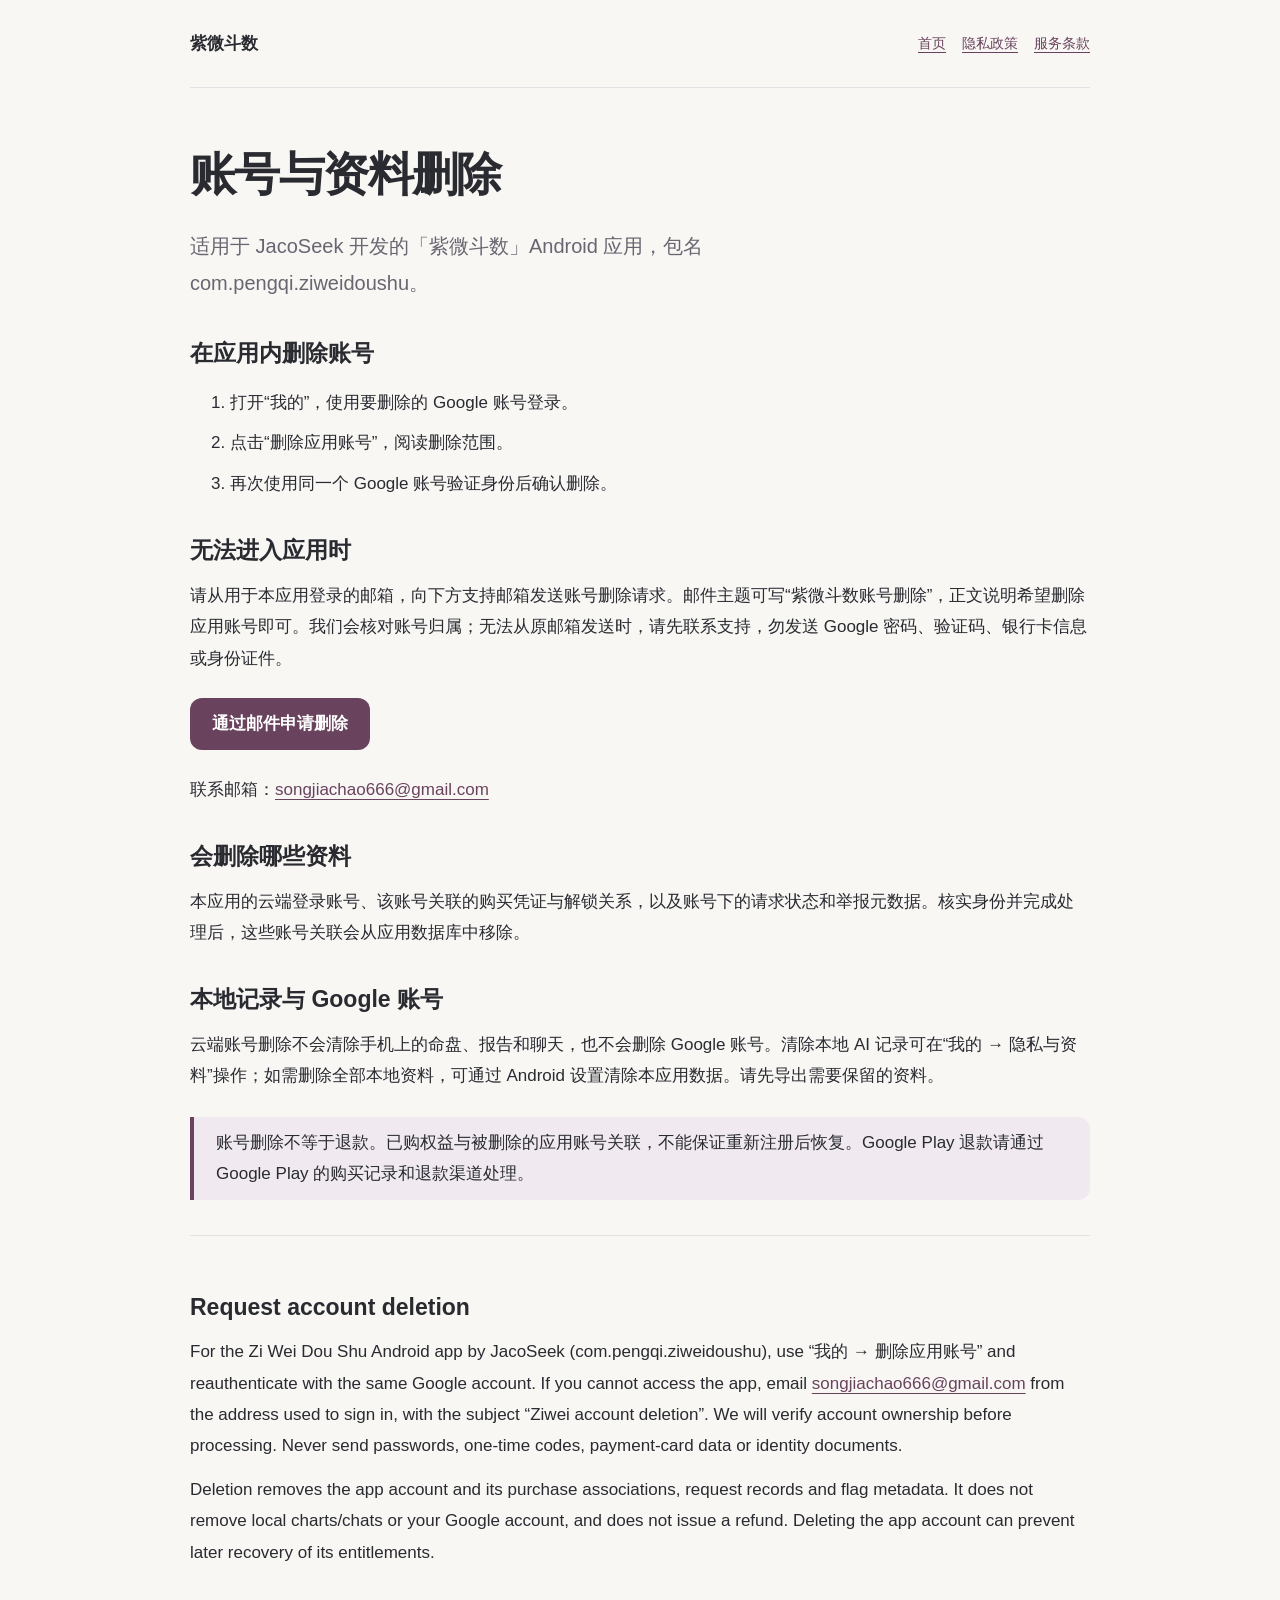
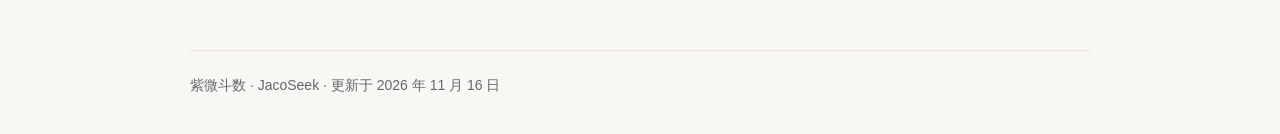
==== delete-account.html @ c5404daf "Publish Ziwei support and privacy pages" ====
<!doctype html><html lang="zh-CN"><head><meta charset="utf-8"><meta name="viewport" content="width=device-width,initial-scale=1"><title>账号与资料删除 · 紫微斗数</title><link rel="stylesheet" href="styles.css"></head><body>
<header><a class="brand" href="index.html">紫微斗数</a><nav aria-label="网站导航"><a href="index.html">首页</a><a href="privacy.html">隐私政策</a><a href="terms.html">服务条款</a></nav></header><main><h1>账号与资料删除</h1><p class="intro">适用于 JacoSeek 开发的「紫微斗数」Android 应用，包名 com.pengqi.ziweidoushu。</p><h2>在应用内删除账号</h2><ol><li>打开“我的”，使用要删除的 Google 账号登录。</li><li>点击“删除应用账号”，阅读删除范围。</li><li>再次使用同一个 Google 账号验证身份后确认删除。</li></ol>
<h2>无法进入应用时</h2><p>请从用于本应用登录的邮箱，向下方支持邮箱发送账号删除请求。邮件主题可写“紫微斗数账号删除”，正文说明希望删除应用账号即可。我们会核对账号归属；无法从原邮箱发送时，请先联系支持，勿发送 Google 密码、验证码、银行卡信息或身份证件。</p><a class="button" href="mailto:songjiachao666@gmail.com?subject=%E7%B4%AB%E5%BE%AE%E6%96%97%E6%95%B0%E8%B4%A6%E5%8F%B7%E5%88%A0%E9%99%A4">通过邮件申请删除</a><p>联系邮箱：<a href="mailto:songjiachao666@gmail.com">songjiachao666@gmail.com</a></p>
<h2>会删除哪些资料</h2><p>本应用的云端登录账号、该账号关联的购买凭证与解锁关系，以及账号下的请求状态和举报元数据。核实身份并完成处理后，这些账号关联会从应用数据库中移除。</p><h2>本地记录与 Google 账号</h2><p>云端账号删除不会清除手机上的命盘、报告和聊天，也不会删除 Google 账号。清除本地 AI 记录可在“我的 → 隐私与资料”操作；如需删除全部本地资料，可通过 Android 设置清除本应用数据。请先导出需要保留的资料。</p><div class="notice">账号删除不等于退款。已购权益与被删除的应用账号关联，不能保证重新注册后恢复。Google Play 退款请通过 Google Play 的购买记录和退款渠道处理。</div>
<section class="english" id="english" lang="en"><h2>Request account deletion</h2><p>For the Zi Wei Dou Shu Android app by JacoSeek (com.pengqi.ziweidoushu), use “我的 → 删除应用账号” and reauthenticate with the same Google account. If you cannot access the app, email <a href="mailto:songjiachao666@gmail.com?subject=Ziwei%20account%20deletion">songjiachao666@gmail.com</a> from the address used to sign in, with the subject “Ziwei account deletion”. We will verify account ownership before processing. Never send passwords, one-time codes, payment-card data or identity documents.</p><p>Deletion removes the app account and its purchase associations, request records and flag metadata. It does not remove local charts/chats or your Google account, and does not issue a refund. Deleting the app account can prevent later recovery of its entitlements.</p></section></main><footer>紫微斗数 · JacoSeek · 更新于 2026 年 11 月 16 日</footer></body></html>
---- styles.css ----
:root{color-scheme:light;--ink:#292b31;--muted:#686670;--plum:#69435d;--paper:#f8f7f4;--line:#e6dfe4}*{box-sizing:border-box}body{margin:0;background:var(--paper);color:var(--ink);font:17px/1.85 -apple-system,BlinkMacSystemFont,"PingFang SC","Microsoft YaHei",sans-serif}a{color:var(--plum);text-underline-offset:4px}a:focus-visible{outline:3px solid #b59aaf;outline-offset:5px}header,main,footer{width:min(900px,calc(100% - 40px));margin:auto}header{display:flex;align-items:center;justify-content:space-between;gap:24px;padding:28px 0;border-bottom:1px solid var(--line)}.brand{display:flex;align-items:center;gap:12px;text-decoration:none;font-weight:700;color:var(--ink)}.brand svg{width:42px;height:42px;flex:none}nav{display:flex;flex-wrap:wrap;gap:16px;font-size:14px}main{padding:55px 0 70px}h1{font-size:clamp(30px,5vw,46px);line-height:1.35;letter-spacing:-.035em;margin:0 0 22px}h2{font-size:23px;line-height:1.5;margin:34px 0 12px}p{margin:12px 0}.intro{font-size:20px;color:var(--muted);max-width:720px}.meta{font-size:14px;color:var(--muted)}.eyebrow{font-size:14px;letter-spacing:.1em;color:var(--plum);font-weight:700;margin-bottom:16px}.cards{display:grid;grid-template-columns:repeat(2,1fr);gap:20px;margin:36px 0}.card{border:1px solid var(--line);background:#fff;padding:25px;border-radius:20px}.card h2{margin:0 0 8px;font-size:21px}.card p{color:var(--muted)}.notice{border-left:4px solid var(--plum);padding:10px 22px;background:#f0eaf0;border-radius:0 12px 12px 0;margin:25px 0}.button{display:inline-block;padding:10px 22px;border-radius:12px;background:var(--plum);color:white;text-decoration:none;font-weight:600;margin:12px 0}li{margin:9px 0}table{width:100%;border-collapse:collapse;font-size:15px}th,td{text-align:left;border-bottom:1px solid var(--line);padding:14px 12px;vertical-align:top}th{color:var(--plum)}footer{padding:22px 0 35px;border-top:1px solid var(--line);font-size:14px;color:var(--muted)}.english{border-top:1px solid var(--line);padding-top:20px;margin-top:35px}@media(max-width:620px){header{align-items:flex-start;flex-direction:column;gap:12px}main{padding-top:35px}.cards{grid-template-columns:1fr}table{font-size:14px}th,td{padding:10px 6px}nav{gap:12px}}
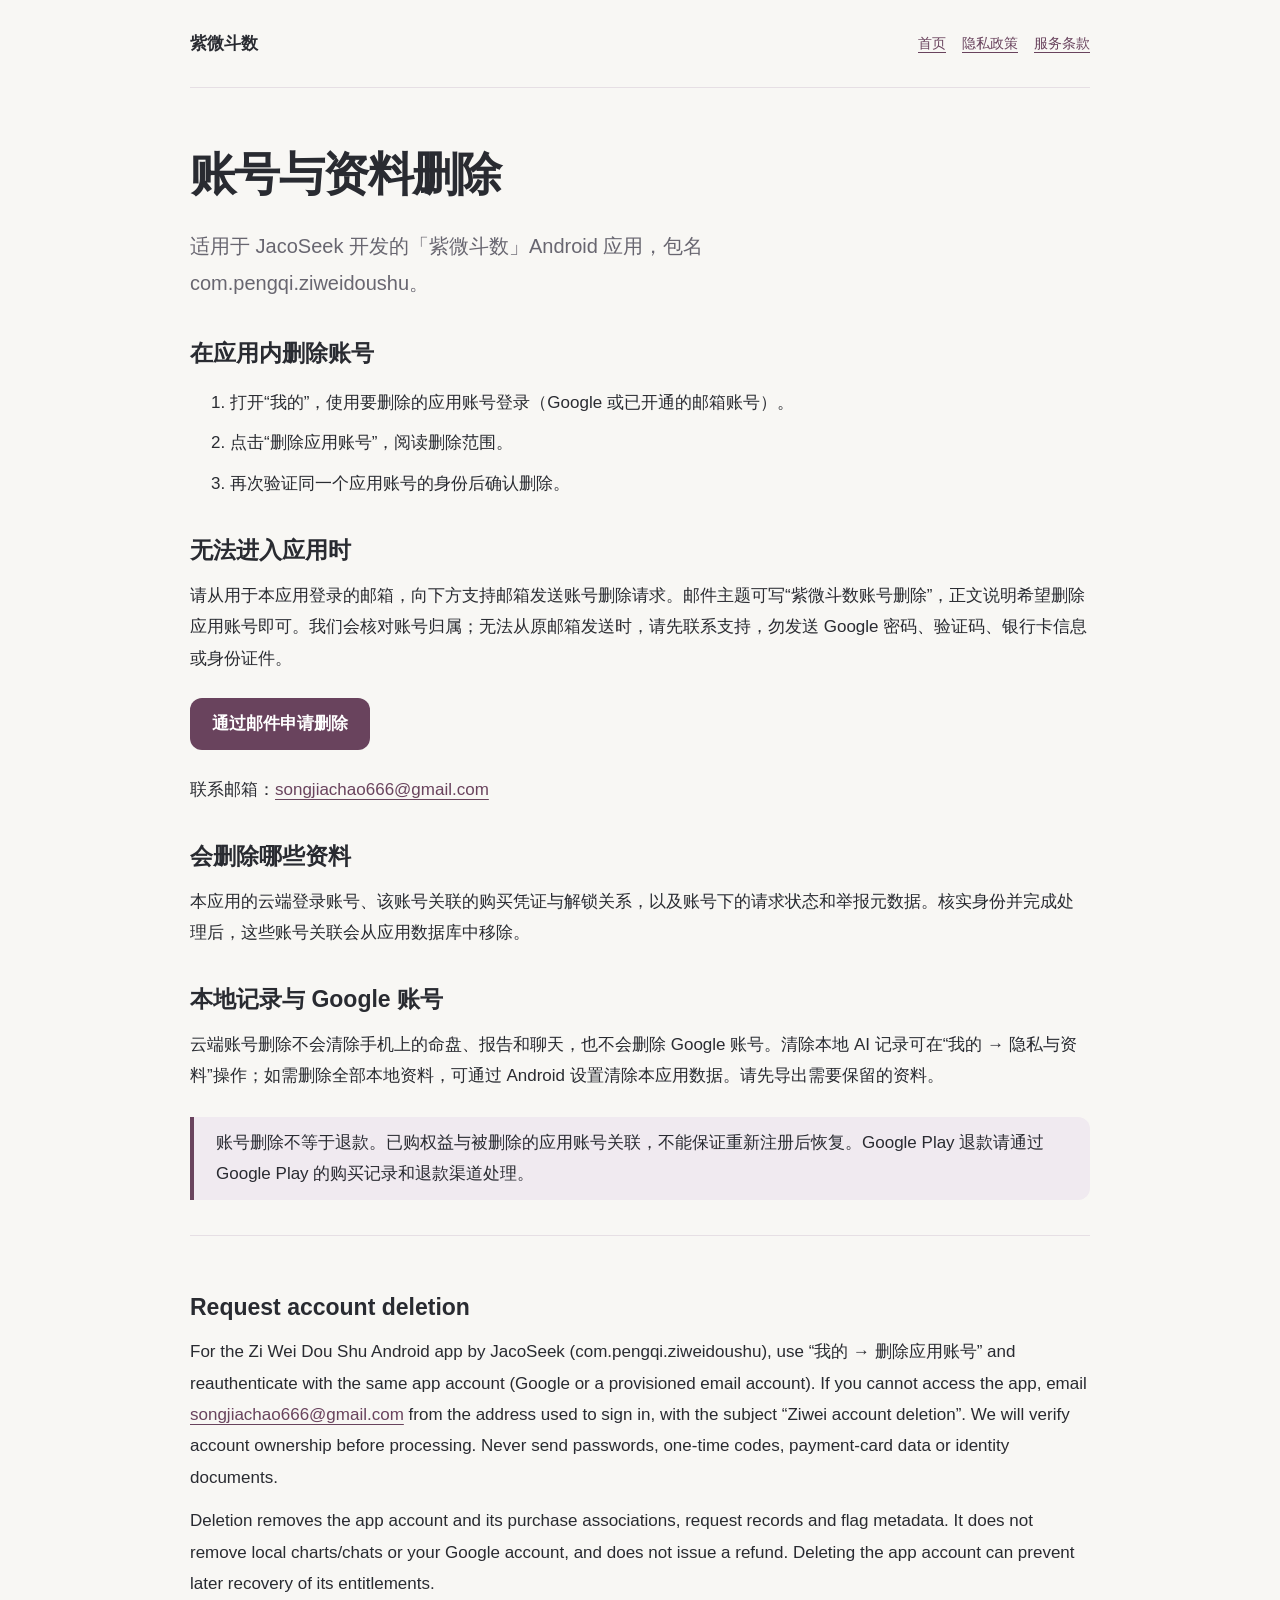
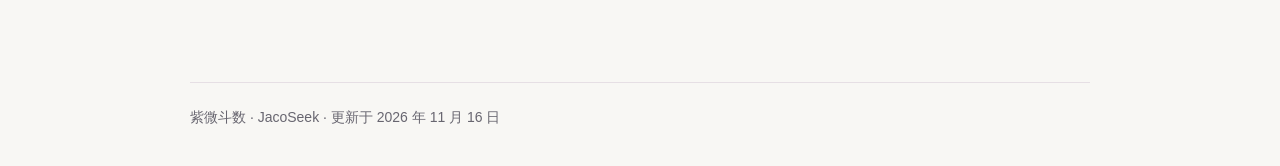
==== commit eb50cd93: "docs: explain provisioned email sign-in and account deletion" ====
--- a/delete-account.html
+++ b/delete-account.html
@@ -1,5 +1,5 @@
 <!doctype html><html lang="zh-CN"><head><meta charset="utf-8"><meta name="viewport" content="width=device-width,initial-scale=1"><title>账号与资料删除 · 紫微斗数</title><link rel="stylesheet" href="styles.css"></head><body>
-<header><a class="brand" href="index.html">紫微斗数</a><nav aria-label="网站导航"><a href="index.html">首页</a><a href="privacy.html">隐私政策</a><a href="terms.html">服务条款</a></nav></header><main><h1>账号与资料删除</h1><p class="intro">适用于 JacoSeek 开发的「紫微斗数」Android 应用，包名 com.pengqi.ziweidoushu。</p><h2>在应用内删除账号</h2><ol><li>打开“我的”，使用要删除的 Google 账号登录。</li><li>点击“删除应用账号”，阅读删除范围。</li><li>再次使用同一个 Google 账号验证身份后确认删除。</li></ol>
+<header><a class="brand" href="index.html">紫微斗数</a><nav aria-label="网站导航"><a href="index.html">首页</a><a href="privacy.html">隐私政策</a><a href="terms.html">服务条款</a></nav></header><main><h1>账号与资料删除</h1><p class="intro">适用于 JacoSeek 开发的「紫微斗数」Android 应用，包名 com.pengqi.ziweidoushu。</p><h2>在应用内删除账号</h2><ol><li>打开“我的”，使用要删除的应用账号登录（Google 或已开通的邮箱账号）。</li><li>点击“删除应用账号”，阅读删除范围。</li><li>再次验证同一个应用账号的身份后确认删除。</li></ol>
 <h2>无法进入应用时</h2><p>请从用于本应用登录的邮箱，向下方支持邮箱发送账号删除请求。邮件主题可写“紫微斗数账号删除”，正文说明希望删除应用账号即可。我们会核对账号归属；无法从原邮箱发送时，请先联系支持，勿发送 Google 密码、验证码、银行卡信息或身份证件。</p><a class="button" href="mailto:songjiachao666@gmail.com?subject=%E7%B4%AB%E5%BE%AE%E6%96%97%E6%95%B0%E8%B4%A6%E5%8F%B7%E5%88%A0%E9%99%A4">通过邮件申请删除</a><p>联系邮箱：<a href="mailto:songjiachao666@gmail.com">songjiachao666@gmail.com</a></p>
 <h2>会删除哪些资料</h2><p>本应用的云端登录账号、该账号关联的购买凭证与解锁关系，以及账号下的请求状态和举报元数据。核实身份并完成处理后，这些账号关联会从应用数据库中移除。</p><h2>本地记录与 Google 账号</h2><p>云端账号删除不会清除手机上的命盘、报告和聊天，也不会删除 Google 账号。清除本地 AI 记录可在“我的 → 隐私与资料”操作；如需删除全部本地资料，可通过 Android 设置清除本应用数据。请先导出需要保留的资料。</p><div class="notice">账号删除不等于退款。已购权益与被删除的应用账号关联，不能保证重新注册后恢复。Google Play 退款请通过 Google Play 的购买记录和退款渠道处理。</div>
-<section class="english" id="english" lang="en"><h2>Request account deletion</h2><p>For the Zi Wei Dou Shu Android app by JacoSeek (com.pengqi.ziweidoushu), use “我的 → 删除应用账号” and reauthenticate with the same Google account. If you cannot access the app, email <a href="mailto:songjiachao666@gmail.com?subject=Ziwei%20account%20deletion">songjiachao666@gmail.com</a> from the address used to sign in, with the subject “Ziwei account deletion”. We will verify account ownership before processing. Never send passwords, one-time codes, payment-card data or identity documents.</p><p>Deletion removes the app account and its purchase associations, request records and flag metadata. It does not remove local charts/chats or your Google account, and does not issue a refund. Deleting the app account can prevent later recovery of its entitlements.</p></section></main><footer>紫微斗数 · JacoSeek · 更新于 2026 年 11 月 16 日</footer></body></html>
+<section class="english" id="english" lang="en"><h2>Request account deletion</h2><p>For the Zi Wei Dou Shu Android app by JacoSeek (com.pengqi.ziweidoushu), use “我的 → 删除应用账号” and reauthenticate with the same app account (Google or a provisioned email account). If you cannot access the app, email <a href="mailto:songjiachao666@gmail.com?subject=Ziwei%20account%20deletion">songjiachao666@gmail.com</a> from the address used to sign in, with the subject “Ziwei account deletion”. We will verify account ownership before processing. Never send passwords, one-time codes, payment-card data or identity documents.</p><p>Deletion removes the app account and its purchase associations, request records and flag metadata. It does not remove local charts/chats or your Google account, and does not issue a refund. Deleting the app account can prevent later recovery of its entitlements.</p></section></main><footer>紫微斗数 · JacoSeek · 更新于 2026 年 11 月 16 日</footer></body></html>
